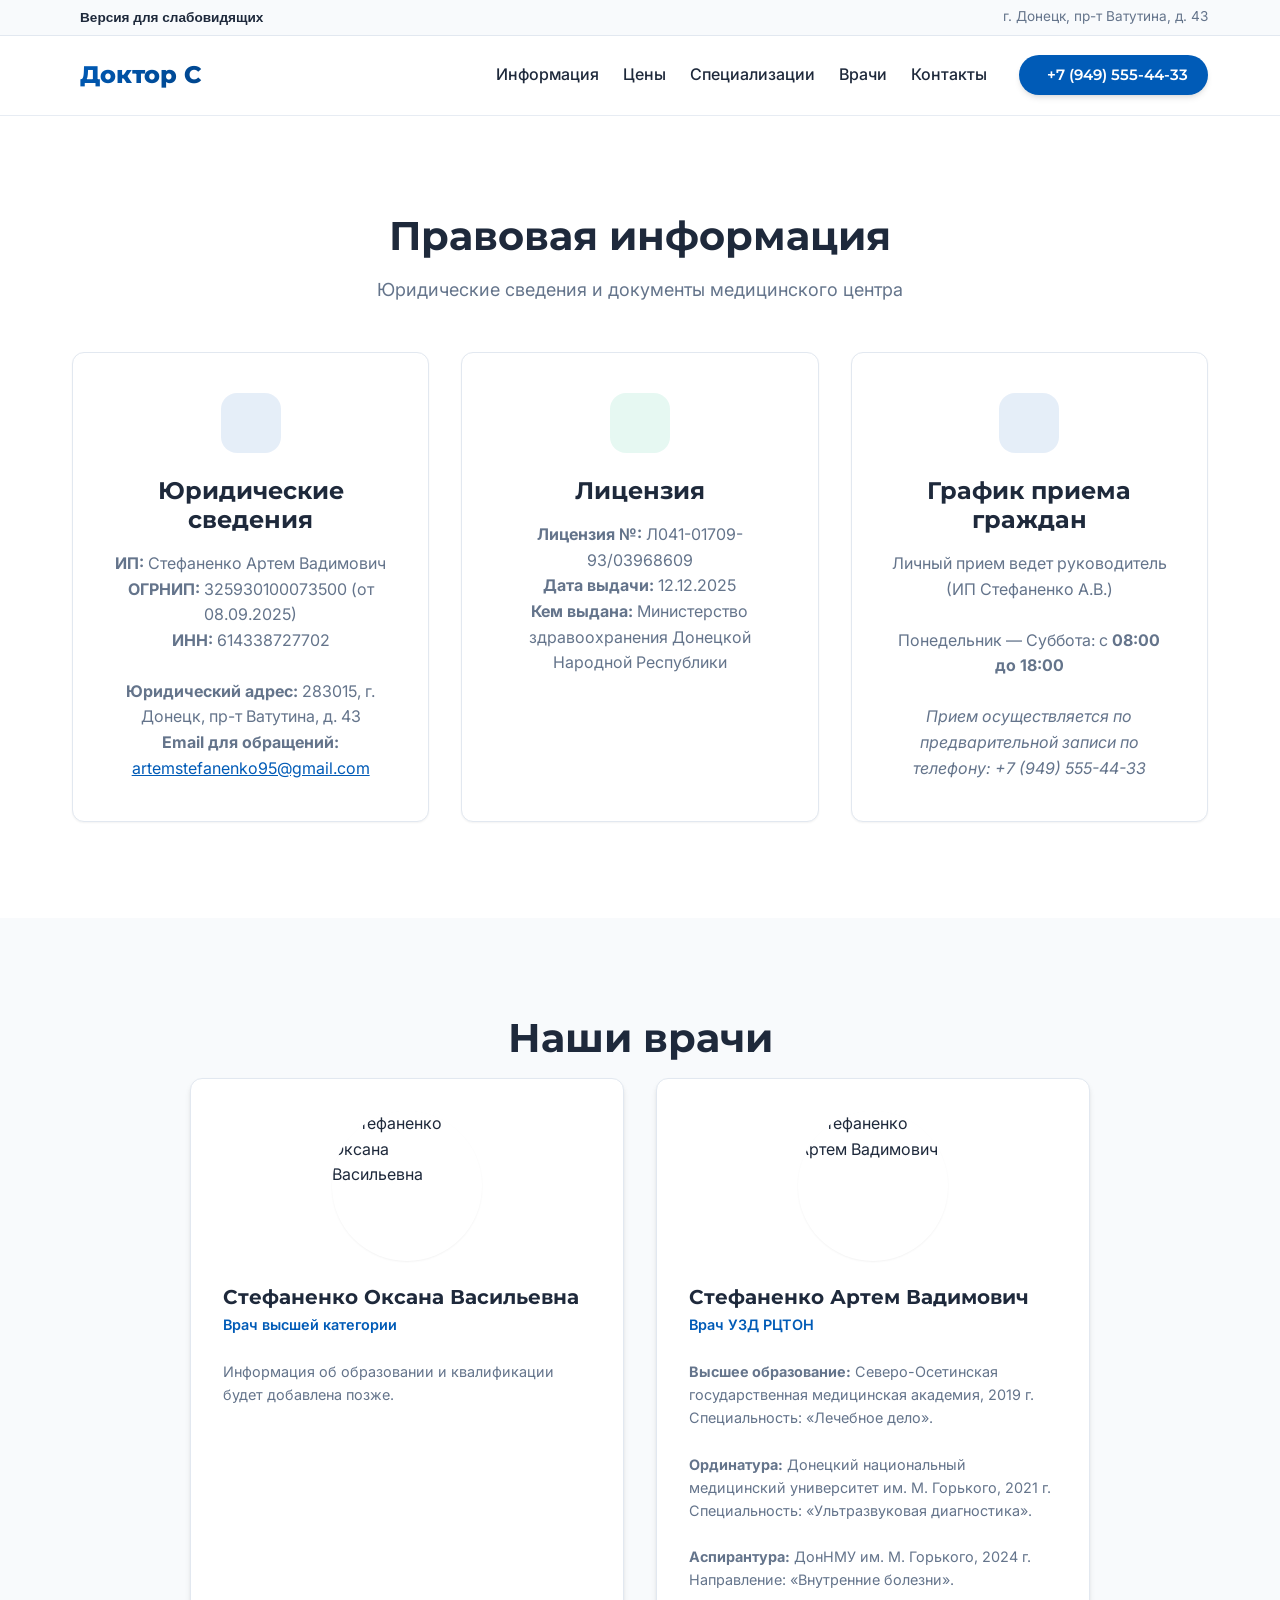
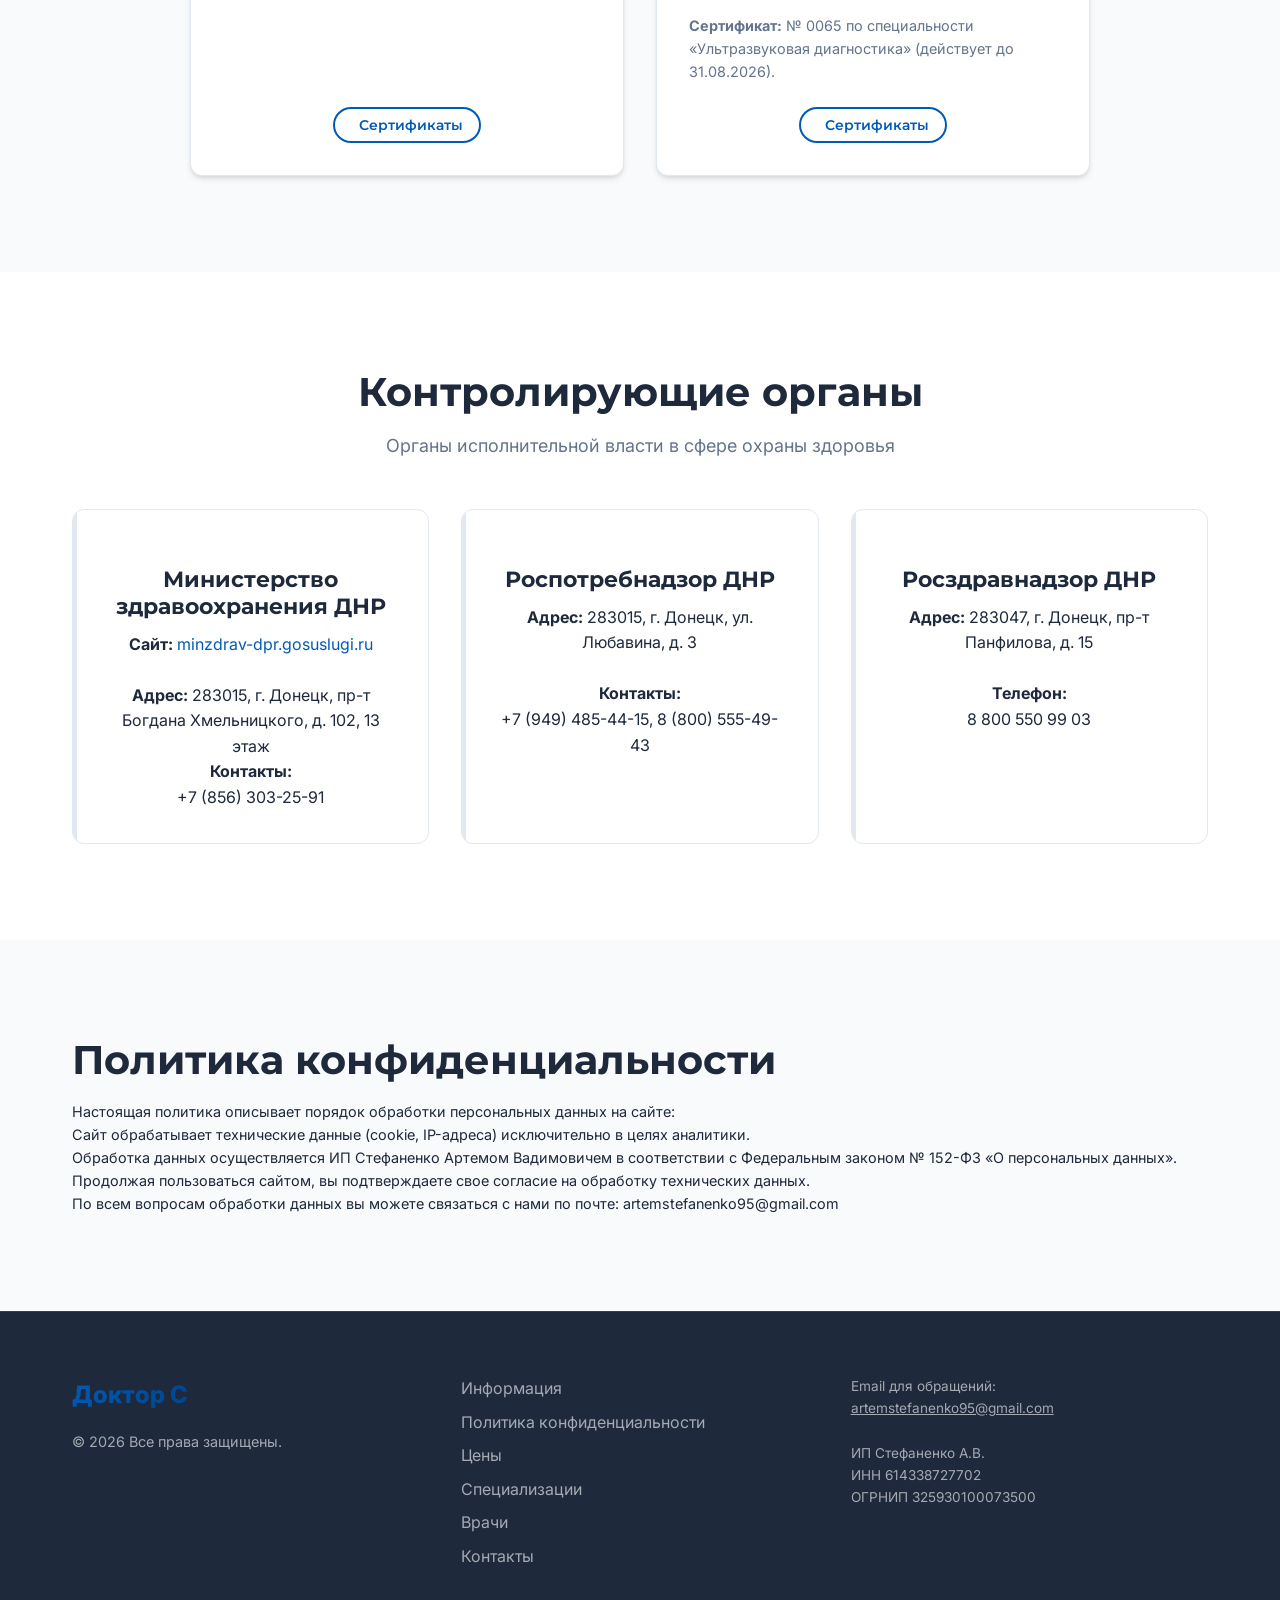
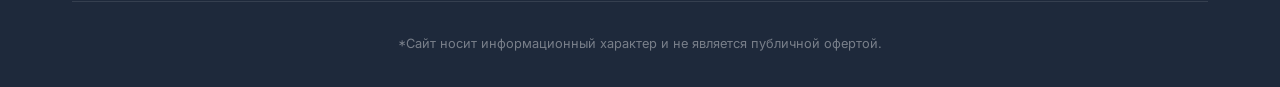
==== info.html @ 3f7ca6cc "Add files via upload" ====
<!DOCTYPE html>
<html lang="ru">

<head>
    <meta charset="UTF-8">
    <meta name="viewport" content="width=device-width, initial-scale=1.0">
    <title>Информация | УЗИ центр Доктор С</title>
    <meta name="description" content="Правовая информация, реквизиты и политика УЗИ центра Доктор С.">
    <!-- Favicons -->
    <link rel="icon" type="image/png" href="favicon.png" sizes="32x32">
    <link rel="apple-touch-icon" href="apple-touch-icon.png">
    <link rel="icon" type="image/png" sizes="192x192" href="android-chrome-192x192.png">
    <link rel="icon" type="image/png" sizes="512x512" href="android-chrome-512x512.png">

    <!-- Fonts -->
    <link rel="preconnect" href="https://fonts.googleapis.com">
    <link rel="preconnect" href="https://fonts.gstatic.com" crossorigin>
    <link
        href="https://fonts.googleapis.com/css2?family=Inter:wght@300;400;500;600;700&family=Montserrat:wght@500;600;700;800&display=swap"
        rel="stylesheet">

    <!-- Icons (Phosphor Icons) -->
    <script src="https://unpkg.com/@phosphor-icons/web"></script>

    <!-- CSS -->
    <link rel="stylesheet" href="styles.css?v=17">
</head>

<body>

    <!-- Top Utility Bar -->
    <div class="top-bar">
        <div class="container top-bar-container">
            <button id="accessibility-toggle" class="btn-clear accessibility-btn">
                <i class="ph ph-eye"></i>
                <span class="acc-text">Версия для слабовидящих</span>
            </button>
            <div class="top-bar-address">
                <i class="ph ph-map-pin"></i>
                <span>г. Донецк, пр-т Ватутина, д. 43</span>
            </div>
        </div>
    </div>

    <!-- Sticky Header -->
    <header id="header" class="header">
        <div class="container header-container">
            <a href="index.html" class="logo">
                <i class="ph ph-heartbeat"></i>
                <span class="logo-text">Доктор С</span>
            </a>

            <button class="mobile-toggle" aria-label="Toggle Navigation">
                <i class="ph ph-list"></i>
            </button>

            <nav class="nav">
                <ul class="nav-list">
                    <li><a href="info.html" class="nav-link active">Информация</a></li>
                    <li><a href="prices.html" class="nav-link">Цены</a></li>
                    <li><a href="index.html#specialization" class="nav-link">Специализации</a></li>
                    <li><a href="index.html#doctors" class="nav-link">Врачи</a></li>
                    <li><a href="index.html#contacts" class="nav-link">Контакты</a></li>
                </ul>
                <a href="tel:+79495554433" class="btn btn-primary header-btn">
                    <i class="ph ph-phone"></i>
                    +7 (949) 555-44-33
                </a>
            </nav>
        </div>
    </header>

    <main>
        <!-- General Info & License -->
        <section class="about section">
            <div class="container">
                <div class="section-header text-center">
                    <h2 class="section-title">Правовая информация</h2>
                    <p class="section-subtitle">Юридические сведения и документы медицинского центра</p>
                </div>
                <div class="about-grid" style="grid-template-columns: repeat(auto-fit, minmax(300px, 1fr));">
                    <div class="about-card">
                        <div class="icon-wrapper primary"><i class="ph ph-file-text"></i></div>
                        <h3 class="card-title">Юридические сведения</h3>
                        <p class="card-text">
                            <strong>ИП:</strong> Стефаненко Артем Вадимович<br>
                            <strong>ОГРНИП:</strong> 325930100073500 (от 08.09.2025)<br>
                            <strong>ИНН:</strong> 614338727702<br><br>
                            <strong>Юридический адрес:</strong> 283015, г. Донецк, пр-т Ватутина, д. 43<br>
                            <strong>Email для обращений:</strong> <a href="mailto:artemstefanenko95@gmail.com"
                                style="color: var(--primary); text-decoration: underline;">artemstefanenko95@gmail.com</a>
                        </p>
                    </div>
                    <div class="about-card">
                        <div class="icon-wrapper accent"><i class="ph ph-certificate"></i></div>
                        <h3 class="card-title">Лицензия</h3>
                        <p class="card-text">
                            <strong>Лицензия №:</strong> Л041-01709-93/03968609<br>
                            <strong>Дата выдачи:</strong> 12.12.2025<br>
                            <strong>Кем выдана:</strong> Министерство здравоохранения Донецкой Народной Республики
                        </p>
                    </div>
                    <div class="about-card">
                        <div class="icon-wrapper primary"><i class="ph ph-clock-user"></i></div>
                        <h3 class="card-title">График приема граждан</h3>
                        <p class="card-text">
                            Личный прием ведет руководитель (ИП Стефаненко А.В.)<br><br>
                            Понедельник — Суббота: с <strong>08:00 до 18:00</strong><br><br>
                            <em>Прием осуществляется по предварительной записи по телефону: +7 (949) 555-44-33</em>
                        </p>
                    </div>
                </div>
            </div>
        </section>

        <!-- Doctors -->
        <section class="doctors section bg-light">
            <div class="container">
                <div class="section-header text-center">
                    <h2 class="section-title">Наши врачи</h2>
                </div>
                <div class="doctors-grid">
                    <div class="doctor-card" style="height: 100%;">
                        <div class="doctor-avatar">
                            <img src="img/1.webp" alt="Стефаненко Оксана Васильевна">
                        </div>
                        <div class="doctor-info">
                            <h3 class="doctor-name">Стефаненко Оксана Васильевна</h3>
                            <div class="doctor-title">Врач высшей категории</div>
                            <p class="doctor-bio mt-2">Информация об образовании и квалификации будет добавлена позже.
                            </p>
                            <button class="btn btn-outline cert-btn" data-doctor="oks">
                                <i class="ph ph-certificate"></i> Сертификаты
                            </button>
                        </div>
                    </div>

                    <div class="doctor-card" style="height: 100%;">
                        <div class="doctor-avatar">
                            <img src="img/2.webp" alt="Стефаненко Артем Вадимович">
                        </div>
                        <div class="doctor-info">
                            <h3 class="doctor-name">Стефаненко Артем Вадимович</h3>
                            <div class="doctor-title">Врач УЗД РЦТОН</div>
                            <p class="doctor-bio mt-2" style="font-size: 0.9rem; text-align: left;">
                                <strong>Высшее образование:</strong> Северо-Осетинская государственная медицинская
                                академия, 2019 г.<br>Специальность: «Лечебное дело».<br><br>
                                <strong>Ординатура:</strong> Донецкий национальный медицинский университет им. М.
                                Горького, 2021 г.<br>Специальность: «Ультразвуковая диагностика».<br><br>
                                <strong>Аспирантура:</strong> ДонНМУ им. М. Горького, 2024 г.<br>Направление:
                                «Внутренние болезни».<br><br>
                                <strong>Сертификат:</strong> № 0065 по специальности «Ультразвуковая диагностика»
                                (действует до 31.08.2026).
                            </p>
                            <button class="btn btn-outline cert-btn" data-doctor="lupa">
                                <i class="ph ph-certificate"></i> Сертификаты
                            </button>
                        </div>
                    </div>
                </div>
            </div>
        </section>

        <!-- Regulatory Bodies -->
        <section class="specialization section">
            <div class="container">
                <div class="section-header text-center">
                    <h2 class="section-title">Контролирующие органы</h2>
                    <p class="section-subtitle">Органы исполнительной власти в сфере охраны здоровья</p>
                </div>
                <div class="spec-grid">
                    <div class="spec-card">
                        <div class="spec-icon"><i class="ph ph-heart"></i></div>
                        <h3 class="spec-title">Министерство здравоохранения ДНР</h3>
                        <p class="spec-desc" style="color: var(--text-main);">
                            <strong>Сайт:</strong> <a
                                href="https://minzdrav-dpr.gosuslugi.ru">minzdrav-dpr.gosuslugi.ru</a><br><br>
                            <strong>Адрес:</strong> 283015, г. Донецк, пр-т Богдана Хмельницкого, д. 102, 13 этаж<br>
                            <strong>Контакты:</strong> <br>+7 (856) 303-25-91
                        </p>
                    </div>

                    <div class="spec-card">
                        <div class="spec-icon"><i class="ph ph-shield-check"></i></div>
                        <h3 class="spec-title">Роспотребнадзор ДНР</h3>
                        <p class="spec-desc" style="color: var(--text-main);">
                            <strong>Адрес:</strong> 283015, г. Донецк, ул. Любавина, д. 3<br><br>
                            <strong>Контакты:</strong> <br>+7 (949) 485-44-15, 8 (800) 555-49-43
                        </p>
                    </div>

                    <div class="spec-card">
                        <div class="spec-icon"><i class="ph ph-eye"></i></div>
                        <h3 class="spec-title">Росздравнадзор ДНР</h3>
                        <p class="spec-desc" style="color: var(--text-main);">
                            <strong>Адрес:</strong> 283047, г. Донецк, пр-т Панфилова, д. 15<br><br>
                            <strong>Телефон:</strong> <br>8 800 550 99 03
                        </p>
                    </div>
                </div>
            </div>
        </section>

        <!-- Privacy Policy -->
        <section id="privacy-policy" class="section bg-light">
            <div class="container">
                <div class="section-header">
                    <h2 class="section-title">Политика конфиденциальности</h2>
                </div>
                <div style="font-size: 0.9rem; color: var(--text-main); line-height: 1.6;">
                    <p>Настоящая политика описывает порядок обработки персональных данных на сайте:</p>
                    <ul>
                        <li>Сайт обрабатывает технические данные (cookie, IP-адреса) исключительно в целях аналитики.
                        </li>
                        <li>Обработка данных осуществляется ИП Стефаненко Артемом Вадимовичем в соответствии с
                            Федеральным законом № 152-ФЗ «О персональных данных».</li>
                        <li>Продолжая пользоваться сайтом, вы подтверждаете свое согласие на обработку технических
                            данных.</li>
                        <li>По всем вопросам обработки данных вы можете связаться с нами по почте:
                            artemstefanenko95@gmail.com</li>
                    </ul>
                </div>
            </div>
        </section>
    </main>

    <footer class="footer">
        <div class="container">
            <div class="footer-grid">
                <div class="footer-column brand">
                    <span class="logo-text">Доктор С</span>
                    <span class="copyright">© 2026 Все права защищены.</span>
                </div>
                <div class="footer-column links">
                    <ul
                        style="list-style: none; padding: 0; margin: 0; display: flex; flex-direction: column; gap: 0.5rem;">
                        <li><a href="info.html">Информация</a></li>
                        <li><a href="info.html#privacy-policy">Политика конфиденциальности</a></li>
                        <li><a href="prices.html">Цены</a></li>
                        <li><a href="index.html#specialization">Специализации</a></li>
                        <li><a href="index.html#doctors">Врачи</a></li>
                        <li><a href="index.html#contacts">Контакты</a></li>
                    </ul>
                </div>
                <div class="footer-column legal">
                    <span>Email для обращений: <br><a href="mailto:artemstefanenko95@gmail.com"
                            style="color: inherit; text-decoration: underline;">artemstefanenko95@gmail.com</a></span>
                    <span style="margin-top: 0.5rem;">ИП Стефаненко А.В. <br> ИНН 614338727702 <br> ОГРНИП
                        325930100073500</span>
                </div>
            </div>
            <div class="footer-disclaimer">
                *Сайт носит информационный характер и не является публичной офертой.
            </div>
        </div>
    </footer>

    <script src="script.js?v=17"></script>
</body>

</html>
---- styles.css ----
/* =========================================
   Design System & Variables
   ========================================= */
:root {
    /* Colors */
    --primary: #005bb7;
    --primary-light: #3382d6;
    --primary-dark: #00448a;

    --accent: #10b981;
    --accent-light: #34d399;
    --accent-dark: #059669;

    --bg-main: #ffffff;
    --bg-light: #f8fafc;
    --bg-dark: #0f172a;

    --text-main: #1e293b;
    --text-muted: #64748b;
    --text-light: #f8fafc;

    --border-color: #e2e8f0;

    /* Typography */
    --font-heading: 'Montserrat', sans-serif;
    --font-body: 'Inter', sans-serif;

    /* Spacing & Layout */
    --container-padding: 2rem;
    --section-spacing: 6rem;
    --border-radius: 12px;
    --border-radius-lg: 20px;
    --header-height: 80px;

    /* Shadows */
    --shadow-sm: 0 1px 2px 0 rgb(0 0 0 / 0.05);
    --shadow-md: 0 4px 6px -1px rgb(0 0 0 / 0.1), 0 2px 4px -2px rgb(0 0 0 / 0.1);
    --shadow-lg: 0 10px 15px -3px rgb(0 0 0 / 0.1), 0 4px 6px -4px rgb(0 0 0 / 0.1);
    --shadow-glow: 0 0 20px rgba(0, 91, 183, 0.2);
    --shadow-glow-accent: 0 0 20px rgba(16, 185, 129, 0.4);

    /* Transitions */
    --transition-fast: 0.15s ease-in-out;
    --transition-normal: 0.3s ease;
    --transition-bounce: 0.5s cubic-bezier(0.175, 0.885, 0.32, 1.275);
}

/* =========================================
   Reset & Base Styles
   ========================================= */
* {
    margin: 0;
    padding: 0;
    box-sizing: border-box;
}

html {
    scroll-behavior: smooth;
    scroll-padding-top: var(--header-height);
}

body {
    font-family: var(--font-body);
    color: var(--text-main);
    background-color: var(--bg-main);
    line-height: 1.6;
    overflow-x: hidden;
    -webkit-font-smoothing: antialiased;
    display: flex;
    flex-direction: column;
    min-height: 100vh;
}

main {
    flex: 1 0 auto;
}

h1,
h2,
h3,
h4,
h5,
h6 {
    font-family: var(--font-heading);
    font-weight: 700;
    line-height: 1.2;
    color: var(--text-main);
    margin-bottom: 1rem;
}

a {
    color: var(--primary);
    text-decoration: none;
    transition: color var(--transition-fast);
}

a:hover {
    color: var(--primary-dark);
}

ul {
    list-style: none;
}

img {
    max-width: 100%;
    height: auto;
    display: block;
}

.container {
    width: 100%;
    max-width: 1200px;
    margin: 0 auto;
    padding: 0 var(--container-padding);
}

.section {
    padding: var(--section-spacing) 0;
}

.bg-light {
    background-color: var(--bg-light);
}

.bg-dark {
    background-color: var(--bg-dark);
    color: var(--text-light);
}

.text-center {
    text-align: center;
}

.text-gradient {
    background: linear-gradient(135deg, var(--primary), var(--accent));
    -webkit-background-clip: text;
    -webkit-text-fill-color: transparent;
    background-clip: text;
}

#privacy-policy {
    scroll-margin-top: 100px;
}

.mb-2 {
    margin-bottom: 0.5rem;
}

.mt-2 {
    margin-top: 0.5rem;
}

.mt-4 {
    margin-top: 1rem;
}

.flex {
    display: flex;
}

.gap-2 {
    gap: 0.5rem;
}

/* =========================================
   Typography & Utilities
   ========================================= */
.section-title {
    font-size: clamp(2rem, 4vw, 2.5rem);
    margin-bottom: 1rem;
    position: relative;
    display: inline-block;
}

.section-subtitle {
    font-size: 1.125rem;
    color: var(--text-muted);
    max-width: 600px;
    margin: 0 auto 3rem;
}

.bg-dark .section-title,
.bg-dark .section-subtitle {
    color: var(--text-light);
}

/* =========================================
   Buttons
   ========================================= */
.btn {
    display: inline-flex;
    align-items: center;
    justify-content: center;
    gap: 0.5rem;
    padding: 0.75rem 1.5rem;
    border-radius: 50px;
    font-family: var(--font-heading);
    font-weight: 600;
    font-size: 1rem;
    cursor: pointer;
    transition: all var(--transition-normal);
    border: none;
}

.btn-lg {
    padding: 1rem 2rem;
    font-size: 1.125rem;
}

.btn-primary {
    background-color: var(--primary);
    color: white;
    box-shadow: var(--shadow-md);
}

.btn-primary:hover {
    background-color: var(--primary-dark);
    box-shadow: var(--shadow-glow);
    transform: translateY(-2px);
    color: white;
}

.btn-accent {
    background-color: var(--accent);
    color: white;
    box-shadow: var(--shadow-md);
}

.btn-accent:hover {
    background-color: var(--accent-dark);
    box-shadow: var(--shadow-glow-accent);
    transform: translateY(-2px);
    color: white;
}

.btn-outline {
    background-color: transparent;
    border: 2px solid var(--primary);
    color: var(--primary);
}

.btn-outline:hover {
    background-color: var(--primary);
    color: white;
    transform: translateY(-2px);
}

.pulse-animation {
    animation: pulse 2s infinite;
}

@keyframes pulse {
    0% {
        box-shadow: 0 0 0 0 rgba(16, 185, 129, 0.7);
    }

    70% {
        box-shadow: 0 0 0 15px rgba(16, 185, 129, 0);
    }

    100% {
        box-shadow: 0 0 0 0 rgba(16, 185, 129, 0);
    }
}

/* =========================================
   Top Utility Bar
   ========================================= */
.top-bar {
    background: var(--bg-light);
    border-bottom: 1px solid var(--border-color);
    padding: 0.4rem 0;
    font-size: 0.85rem;
    color: var(--text-muted);
}

.top-bar-container {
    display: flex;
    justify-content: space-between;
    align-items: center;
}

.accessibility-btn {
    display: flex;
    align-items: center;
    gap: 0.5rem;
    background: transparent;
    border: none;
    cursor: pointer;
    font-size: 0.85rem;
    color: var(--text-main);
    transition: color var(--transition-fast);
}

.accessibility-btn:hover {
    color: var(--primary);
}

.accessibility-btn i {
    font-size: 1.1rem;
    color: var(--primary);
}

.top-bar-address {
    display: flex;
    align-items: center;
    gap: 0.5rem;
}

.top-bar-address i {
    color: var(--primary);
}

@media (max-width: 768px) {
    .top-bar {
        padding: 0.3rem 0;
        font-size: 0.75rem;
    }

    .accessibility-btn .acc-text {
        display: none;
    }
}

/* =========================================
   Header & Navigation
   ========================================= */
.header {
    position: sticky;
    top: 0;
    left: 0;
    width: 100%;
    height: var(--header-height);
    background: rgba(255, 255, 255, 0.9);
    backdrop-filter: blur(10px);
    -webkit-backdrop-filter: blur(10px);
    border-bottom: 1px solid rgba(226, 232, 240, 0.8);
    z-index: 1000;
    transition: all var(--transition-normal);
}

.header.scrolled {
    box-shadow: var(--shadow-sm);
    height: 70px;
}

.header-container {
    display: flex;
    justify-content: space-between;
    align-items: center;
    height: 100%;
}

.logo {
    display: flex;
    align-items: center;
    gap: 0.5rem;
    font-family: var(--font-heading);
    font-weight: 800;
    font-size: 1.5rem;
    color: var(--text-main);
}

.logo i {
    color: var(--primary);
    font-size: 2rem;
}

.logo-text {
    background: linear-gradient(135deg, var(--primary), var(--primary-dark));
    -webkit-background-clip: text;
    background-clip: text;
    -webkit-text-fill-color: transparent;
}

.nav {
    display: flex;
    align-items: center;
    gap: 2rem;
}

.nav-list {
    display: flex;
    gap: 1.5rem;
}

.nav-link {
    color: var(--text-main);
    font-weight: 500;
    position: relative;
    padding: 0.5rem 0;
}

.nav-link::after {
    content: '';
    position: absolute;
    bottom: 0;
    left: 0;
    width: 0;
    height: 2px;
    background-color: var(--primary);
    transition: width var(--transition-fast);
}

.nav-link:hover::after,
.nav-link.active::after {
    width: 100%;
}

.nav-link:hover,
.nav-link.active {
    color: var(--primary);
}

.header-btn {
    padding: 0.5rem 1.25rem;
    font-size: 0.95rem;
}

.mobile-toggle {
    display: none;
    background: none;
    border: none;
    font-size: 1.75rem;
    color: var(--text-main);
    cursor: pointer;
}

/* =========================================
   Hero Section
   ========================================= */
.hero {
    position: relative;
    padding-top: 4rem;
    padding-bottom: 6rem;
    overflow: hidden;
    background-color: var(--bg-light);
}

.hero-bg-elements {
    position: absolute;
    top: 0;
    left: 0;
    width: 100%;
    height: 100%;
    z-index: 0;
    overflow: hidden;
}

.blob {
    position: absolute;
    border-radius: 50%;
    filter: blur(80px);
    opacity: 0.5;
    z-index: 0;
}

.blob-1 {
    top: -10%;
    left: -5%;
    width: 500px;
    height: 500px;
    background: rgba(0, 91, 183, 0.2);
    animation: float 10s infinite alternate;
}

.blob-2 {
    bottom: -10%;
    right: -5%;
    width: 400px;
    height: 400px;
    background: rgba(16, 185, 129, 0.2);
    animation: float 8s infinite alternate-reverse;
}

@keyframes float {
    0% {
        transform: translate(0, 0) scale(1);
    }

    50% {
        transform: translate(20px, 30px) scale(1.05);
    }

    100% {
        transform: translate(-20px, -30px) scale(0.95);
    }
}

.hero-container {
    display: flex;
    align-items: center;
    gap: 4rem;
    position: relative;
    z-index: 1;
}

.hero-content {
    flex: 1;
    display: flex;
    flex-direction: column;
    justify-content: center;
}

.badge {
    display: inline-block;
    padding: 0.25rem 1rem;
    background-color: rgba(0, 91, 183, 0.1);
    color: var(--primary);
    border-radius: 50px;
    font-weight: 600;
    font-size: 0.875rem;
    margin-bottom: 1.5rem;
    align-self: flex-start;
}

.hero-title {
    font-size: clamp(2.5rem, 5vw, 4rem);
    line-height: 1.1;
    margin-bottom: 1.5rem;
}

.hero-description {
    font-size: 1.25rem;
    color: var(--text-muted);
    margin-bottom: 2rem;
    max-width: 95%;
}

.hero-stats {
    display: flex;
    flex-direction: column;
    gap: 1rem;
    margin-bottom: 2.5rem;
}

.stat-item {
    display: flex;
    align-items: center;
    gap: 0.75rem;
    font-weight: 500;
    font-size: 1.1rem;
    color: var(--text-main);
}

.stat-item i {
    color: var(--accent);
    font-size: 1.5rem;
}

.hero-actions {
    display: flex;
    gap: 1rem;
    flex-wrap: wrap;
    align-items: center;
}

.hero-image {
    flex: 1;
    position: relative;
    display: flex;
    justify-content: center;
    align-items: center;
    min-height: 400px;
}

.hero-image-wrapper {
    position: relative;
    width: 100%;
    max-width: 550px;
    height: 550px;
}

.hero-img-masked {
    width: 100%;
    height: 100%;
    object-fit: cover;
    /* Soft organic blob mask generated via CSS clip-path */
    clip-path: polygon(68% 10%, 89% 34%, 94% 68%, 79% 94%, 39% 97%, 14% 82%, 10% 48%, 26% 16%);
    border-radius: 40px;
    /* Fallback for browsers that don't support clip-path perfectly */
    transition: transform var(--transition-bounce), filter var(--transition-normal);
    filter: drop-shadow(0 20px 30px rgba(0, 91, 183, 0.1));
}

.hero-img-masked:hover {
    transform: scale(1.05);
    /* Zoom in on hover */
}

.glass-badge {
    position: absolute;
    background: rgba(255, 255, 255, 0.85);
    backdrop-filter: blur(12px);
    -webkit-backdrop-filter: blur(12px);
    border: 1px solid rgba(255, 255, 255, 0.6);
    padding: 0.75rem 1.25rem;
    display: flex;
    align-items: center;
    gap: 0.5rem;
    font-weight: 600;
    font-size: 0.95rem;
    border-radius: 50px;
    box-shadow: var(--shadow-lg);
    z-index: 10;
    transition: transform var(--transition-bounce);
}

.glass-badge:hover {
    transform: translateY(-5px) scale(1.05);
}

.glass-badge i {
    color: var(--primary);
    font-size: 1.25rem;
}

.badge-1 {
    top: 15%;
    left: -5%;
    animation: float 5s infinite alternate;
}

.badge-1 i {
    color: #f59e0b;
    /* Star gold */
}

.badge-2 {
    bottom: 25%;
    right: -10%;
    animation: float 7s infinite alternate-reverse;
}

.badge-2 i {
    color: var(--accent);
}

.badge-3 {
    bottom: 5%;
    left: 10%;
    animation: float 6s infinite alternate;
}

/* =========================================
   About Section
   ========================================= */
.about-grid {
    display: grid;
    grid-template-columns: repeat(auto-fit, minmax(300px, 1fr));
    gap: 2rem;
}

.about-card {
    background: var(--bg-main);
    border-radius: var(--border-radius);
    padding: 2.5rem;
    box-shadow: var(--shadow-sm);
    transition: all var(--transition-normal);
    border: 1px solid var(--border-color);
    position: relative;
    overflow: hidden;
    z-index: 1;
    display: flex;
    flex-direction: column;
    align-items: center;
    text-align: center;
}

.about-card:hover {
    transform: translateY(-10px);
    box-shadow: var(--shadow-lg);
    border-color: var(--primary-light);
}

.icon-wrapper {
    width: 60px;
    height: 60px;
    border-radius: 16px;
    display: flex;
    align-items: center;
    justify-content: center;
    font-size: 2rem;
    background-color: var(--bg-light);
    color: var(--text-main);
    transition: all var(--transition-normal);
    margin: 0 auto 1.5rem auto;
}

/* =========================================
   Guarantees Section
   ========================================= */

.guarantees-grid {
    display: grid;
    grid-template-columns: repeat(auto-fit, minmax(300px, 1fr));
    gap: 2rem;
}

.guarantee-card {
    border-radius: 16px;
    border: 1px solid #e0e0e0;
    cursor: pointer;
    background: white;
    padding: 2.5rem 2rem;
    transition: transform 0.3s ease, box-shadow 0.3s ease, border-color 0.3s ease;
    display: flex;
    flex-direction: column;
    height: 100%;
}

.guarantee-card:hover {
    transform: translateY(-5px);
    box-shadow: 0 8px 30px rgba(0, 0, 0, 0.08);
    border-color: var(--primary);
}

.card-action {
    display: block;
    margin-top: auto;
    padding-top: 1.5rem;
    font-size: 0.85rem;
    font-weight: 600;
    color: var(--primary);
    opacity: 0.8;
    transition: opacity 0.3s ease;
}

.guarantee-card:hover .card-action {
    opacity: 1;
}

.icon-wrapper.primary {
    background-color: rgba(0, 91, 183, 0.1);
    color: var(--primary);
}

.icon-wrapper.accent {
    background-color: rgba(16, 185, 129, 0.1);
    color: var(--accent);
}

.card-title {
    font-size: 1.5rem;
    margin-bottom: 1rem;
}

.card-text {
    color: var(--text-muted);
}

/* =========================================
   Specializations Section
   ========================================= */
.spec-grid {
    display: grid;
    grid-template-columns: repeat(auto-fit, minmax(320px, 1fr));
    gap: 2rem;
}

.spec-card {
    padding: 2rem;
    border-radius: var(--border-radius);
    border: 1px solid var(--border-color);
    background: white;
    transition: all var(--transition-normal);
    position: relative;
    overflow: hidden;
    display: flex;
    flex-direction: column;
    align-items: center;
    text-align: center;
}

.spec-card::before {
    content: '';
    position: absolute;
    top: 0;
    left: 0;
    width: 4px;
    height: 100%;
    background-color: var(--border-color);
    transition: all var(--transition-normal);
}

.spec-card:hover::before {
    background-color: var(--primary);
}

.spec-card.highlight::before {
    background-color: var(--accent);
}

.spec-card:hover {
    box-shadow: var(--shadow-md);
    transform: translateX(5px);
}

.spec-icon {
    font-size: 3rem;
    color: var(--primary);
    margin: 0 auto 1.5rem auto;
}

.spec-card.highlight .spec-icon {
    color: var(--accent);
}

.spec-title {
    font-size: 1.4rem;
    margin-bottom: 0.75rem;
}

.spec-desc {
    color: var(--text-muted);
}

/* =========================================
   Services Section
   ========================================= */
.services-wrapper {
    display: grid;
    grid-template-columns: repeat(auto-fit, minmax(320px, 1fr));
    gap: 2rem;
}

.service-category {
    background: white;
    border-radius: var(--border-radius);
    padding: 2rem;
    box-shadow: var(--shadow-sm);
    border: 1px solid var(--border-color);
    display: flex;
    flex-direction: column;
}

.category-header {
    display: flex;
    align-items: center;
    gap: 1rem;
    margin-bottom: 1.5rem;
    padding-bottom: 1rem;
    border-bottom: 2px solid var(--bg-light);
    min-height: 85px;
}

.category-header i {
    font-size: 2rem;
    color: var(--primary);
}

.category-header h3 {
    margin: 0;
    font-size: 1.25rem;
}

.service-category>p {
    min-height: 120px;
}

.price-list {
    display: flex;
    flex-direction: column;
    gap: 1rem;
}

.price-list li {
    display: flex;
    justify-content: space-between;
    align-items: center;
    padding: 0.5rem 0;
    border-bottom: 1px dashed var(--border-color);
}

.price-list li:last-child {
    border-bottom: none;
}

.service-name {
    font-size: 0.95rem;
    color: var(--text-main);
    flex: 1;
    padding-right: 1rem;
}

.service-price {
    font-weight: 700;
    color: var(--accent-dark);
    font-family: var(--font-heading);
    background: rgba(16, 185, 129, 0.1);
    padding: 0.25rem 0.75rem;
    border-radius: 50px;
    white-space: nowrap;
}

/* =========================================
   Doctors Section
   ========================================= */
.doctors-grid {
    display: grid;
    grid-template-columns: repeat(auto-fit, minmax(300px, 1fr));
    gap: 2rem;
    max-width: 900px;
    margin: 0 auto;
    align-items: stretch;
}

.doctor-card {
    display: flex;
    flex-direction: column;
    gap: 1.5rem;
    background: white;
    padding: 2rem;
    border-radius: var(--border-radius);
    box-shadow: var(--shadow-md);
    border: 1px solid var(--border-color);
    transition: transform var(--transition-normal);
}

.doctor-card:hover {
    transform: translateY(-5px);
}

.doctor-avatar {
    flex-shrink: 0;
    width: 150px;
    height: 150px;
    margin: 0 auto;
    /* centers it when flex turns column */
}

.doctor-avatar img {
    width: 100%;
    height: 100%;
    border-radius: 50%;
    object-fit: cover;
    box-shadow: var(--shadow-sm);
    display: block;
}

.avatar-placeholder {
    width: 100px;
    height: 100px;
    background: linear-gradient(135deg, var(--primary-light), var(--primary));
    border-radius: 50%;
    display: flex;
    align-items: center;
    justify-content: center;
    color: white;
    font-family: var(--font-heading);
    font-size: 2rem;
    font-weight: 700;
    box-shadow: var(--shadow-sm);
}

.avatar-placeholder.alt {
    background: linear-gradient(135deg, var(--accent-light), var(--accent));
}

.doctor-info {
    flex: 1;
    display: flex;
    flex-direction: column;
}

.cert-btn {
    margin-top: auto;
    padding: 0.5rem 1rem;
    font-size: 0.85rem;
    align-self: center;
    /* Center horizontally within the flex column */
}

.doctor-name {
    font-size: 1.25rem;
    margin-bottom: 0.25rem;
}

.doctor-title {
    color: var(--primary);
    font-weight: 600;
    font-size: 0.9rem;
    margin-bottom: 1rem;
}

.doctor-bio {
    font-size: 0.9rem;
    color: var(--text-muted);
    margin-bottom: 1.5rem;
    /* Safe spacing to prevent button from touching text */
}

/* =========================================
   Lightbox Gallery
   ========================================= */
.lightbox-overlay {
    position: fixed;
    top: 0;
    left: 0;
    width: 100vw;
    height: 100vh;
    background-color: rgba(15, 23, 42, 0.95);
    z-index: 2000;
    display: flex;
    align-items: center;
    justify-content: center;
    opacity: 0;
    transition: opacity var(--transition-normal);
}

.lightbox-overlay.active {
    display: flex !important;
    /* overrides inline none */
    opacity: 1;
}

.lightbox-content {
    display: flex;
    align-items: center;
    gap: 1.5rem;
    width: 90%;
    max-width: 1000px;
}

.lightbox-image-container {
    position: relative;
    flex: 1;
    display: flex;
    justify-content: center;
    align-items: center;
    background: transparent;
}

#lightbox-img {
    max-width: 100%;
    max-height: 80vh;
    border-radius: 8px;
    box-shadow: var(--shadow-xl);
    object-fit: contain;
}

.lightbox-close {
    position: absolute;
    top: 2rem;
    right: 2rem;
    background: rgba(255, 255, 255, 0.1);
    color: white;
    border: none;
    font-size: 2rem;
    width: 50px;
    height: 50px;
    border-radius: 50%;
    cursor: pointer;
    display: flex;
    align-items: center;
    justify-content: center;
    transition: all var(--transition-fast);
}

.lightbox-close:hover {
    background: var(--primary);
    transform: scale(1.1);
}

.lightbox-prev,
.lightbox-next {
    background: rgba(255, 255, 255, 0.1);
    color: white;
    border: none;
    font-size: 2rem;
    width: 50px;
    height: 50px;
    border-radius: 50%;
    cursor: pointer;
    display: flex;
    align-items: center;
    justify-content: center;
    transition: all var(--transition-fast);
}

.lightbox-prev:hover,
.lightbox-next:hover {
    background: var(--primary);
    transform: scale(1.1);
}

.lightbox-counter {
    position: absolute;
    bottom: -2.5rem;
    left: 50%;
    transform: translateX(-50%);
    color: white;
    font-size: 1rem;
    font-weight: 500;
    background: rgba(255, 255, 255, 0.1);
    padding: 0.25rem 1rem;
    border-radius: 50px;
}

/* =========================================
   FAQ Section
   ========================================= */
.faq-item {
    background: white;
    padding: 2rem;
    border-radius: 16px;
    border: 1px solid var(--border-color);
    box-shadow: var(--shadow-sm);
    transition: all var(--transition-normal);
    cursor: default;
}

.faq-item:hover {
    transform: translateY(-5px);
    box-shadow: var(--shadow-lg);
    border-color: var(--primary-light);
}

/* =========================================
   Guarantees Section
   ========================================= */
.guarantees-grid {
    display: grid;
    grid-template-columns: repeat(auto-fit, minmax(250px, 1fr));
    gap: 2rem;
    max-width: 1000px;
    margin: 0 auto;
}

.guarantee-card {
    transition: transform var(--transition-normal), box-shadow var(--transition-normal);
}

.guarantee-card:hover {
    transform: translateY(-5px);
    box-shadow: var(--shadow-lg);
}

/* =========================================
   Contacts Section
   ========================================= */
.contact-grid {
    display: grid;
    grid-template-columns: 1fr 1fr;
    gap: 0;
    /* Removing gap to stick map and info together or use a smaller gap for cohesiveness */
    align-items: stretch;
    background: rgba(255, 255, 255, 0.03);
    border: 1px solid rgba(255, 255, 255, 0.1);
    border-radius: var(--border-radius);
    overflow: hidden;
}

.contact-info-blocks {
    padding: 3rem;
    display: flex;
    flex-direction: column;
    justify-content: center;
}

.contact-lead-text {
    color: var(--text-muted);
    margin-bottom: 2rem;
}

.contact-item {
    display: flex;
    align-items: flex-start;
    gap: 1rem;
    margin-bottom: 1.5rem;
}

.contact-icon {
    width: 48px;
    height: 48px;
    background: rgba(255, 255, 255, 0.1);
    border-radius: 12px;
    display: flex;
    align-items: center;
    justify-content: center;
    font-size: 1.5rem;
    color: var(--accent);
}

.contact-details {
    display: flex;
    flex-direction: column;
}

.contact-details strong {
    font-family: var(--font-heading);
    margin-bottom: 0.25rem;
}


.contact-details a {
    color: var(--text-light);
    font-size: 1.25rem;
    font-weight: 600;
}

.contact-details a:hover {
    color: var(--accent);
}

.social-badge {
    display: inline-flex;
    align-items: center;
    gap: 0.5rem;
    padding: 0.5rem 1rem;
    border-radius: 50px;
    color: white;
    font-weight: 500;
    font-size: 0.9rem;
    transition: all var(--transition-normal);
}

.social-badge.vk {
    background-color: #0077FF;
}

.social-badge.tg {
    background-color: #0088cc;
}

.social-badge:hover {
    transform: translateY(-2px) scale(1.05);
    /* Subtle scale animation */
    opacity: 0.95;
    color: white;
    box-shadow: 0 4px 10px rgba(0, 0, 0, 0.3);
}

.glass-panel {
    background: rgba(255, 255, 255, 0.05);
    border-left: 1px solid rgba(255, 255, 255, 0.1);
    /* Separator between info and map */
    border-radius: 0;
    /* Reset radius since we handle it on .contact-grid and inline */
    padding: 0;
    text-align: center;
    display: flex;
    flex-direction: column;
    justify-content: center;
    align-items: center;
    height: 100%;
    min-height: 400px;
}

.map-inner i {
    font-size: 4rem;
    color: var(--accent);
    margin-bottom: 1rem;
    opacity: 0.8;
}

.map-inner p {
    margin-bottom: 1.5rem;
    color: var(--text-muted);
}

/* =========================================
   Footer
   ========================================= */
.footer {
    background-color: var(--text-main);
    color: white;
    padding: 4rem 0 2rem;
    border-top: 1px solid rgba(255, 255, 255, 0.1);
}

.footer-grid {
    display: grid;
    grid-template-columns: repeat(auto-fit, minmax(250px, 1fr));
    gap: 2rem;
    margin-bottom: 2rem;
}

.footer-column {
    display: flex;
    flex-direction: column;
    align-items: flex-start;
    gap: 1rem;
}

.footer-column.brand .logo-text {
    font-size: 1.5rem;
    font-weight: 800;
}

.footer-column.brand .copyright {
    color: rgba(255, 255, 255, 0.6);
    font-size: 0.9rem;
}

.footer-column.links a {
    color: rgba(255, 255, 255, 0.6);
    text-decoration: none;
    transition: color var(--transition-short, 0.3s ease);
}

.footer-column.links a:hover {
    color: white;
}

.footer-column.legal {
    font-size: 0.85rem;
    color: rgba(255, 255, 255, 0.6);
}

.footer-disclaimer {
    text-align: center;
    font-size: 0.8rem;
    color: rgba(255, 255, 255, 0.4);
    margin-top: 2rem;
    border-top: 1px solid rgba(255, 255, 255, 0.1);
    padding-top: 2rem;
}

/* =========================================
   Responsive Design
   ========================================= */
@media (max-width: 992px) {
    .contact-grid {
        grid-template-columns: 1fr;
        border-radius: var(--border-radius);
    }

    .glass-panel {
        border-left: none;
        border-top: 1px solid rgba(255, 255, 255, 0.1);
    }

    .contact-info-blocks {
        padding: 2rem;
    }

    .hero-container {
        flex-direction: column;
        text-align: center;
        gap: 3rem;
    }

    .hero-description {
        margin: 0 auto 2.5rem;
    }

    .hero-actions {
        justify-content: center;
    }

    .hero-stats {
        justify-content: center;
    }

    .contact-map-placeholder {
        min-height: 300px;
    }

    .services-wrapper {
        grid-template-columns: 1fr;
    }
}

@media (max-width: 768px) {
    .mobile-toggle {
        display: block;
    }

    .nav {
        position: absolute;
        top: var(--header-height);
        left: 0;
        width: 100%;
        background: white;
        flex-direction: column;
        padding: 2rem;
        box-shadow: var(--shadow-md);
        transform: translateY(-150%);
        opacity: 0;
        transition: all 0.4s ease-in-out;
        z-index: 999;
    }

    .nav.active {
        transform: translateY(0);
        opacity: 1;
    }

    .nav-list {
        flex-direction: column;
        align-items: center;
        width: 100%;
    }

    .header-btn {
        width: 100%;
    }

    .doctor-card {
        flex-direction: column;
        text-align: center;
        align-items: center;
    }

    .footer-grid {
        grid-template-columns: 1fr;
        text-align: left;
    }

    .footer-column {
        align-items: flex-start;
    }
}

/* =========================================
   Version for Visually Impaired (GOST R 52872)
   ========================================= */
body.is-accessible {
    font-size: 130% !important;
    /* Increases root font size by ~30% */
    background: #ffffff !important;
    color: #000000 !important;
}

body.is-accessible * {
    color: #000000 !important;
}

/* Base structural backgrounds */
body.is-accessible .header,
body.is-accessible .footer,
body.is-accessible .about-card,
body.is-accessible .spec-card,
body.is-accessible .doctor-card,
body.is-accessible .price-card,
body.is-accessible .guarantee-card,
body.is-accessible .accordion-header,
body.is-accessible .accordion-content,
body.is-accessible .bg-light,
body.is-accessible .bg-dark,
body.is-accessible section {
    background: #ffffff !important;
    background-color: #ffffff !important;
}

/* Hide decorative elements */
body.is-accessible .blob,
body.is-accessible .hero::before,
body.is-accessible .hero::after,
body.is-accessible .footer::before,
body.is-accessible .hero-image::after,
body.is-accessible .hero-image::before,
body.is-accessible .spec-card::before,
body.is-accessible .price-notice {
    display: none !important;
}

/* High Contrast Borders */
body.is-accessible .btn,
body.is-accessible .about-card,
body.is-accessible .spec-card,
body.is-accessible .doctor-card,
body.is-accessible .price-card,
body.is-accessible .guarantee-card,
body.is-accessible .accordion-item,
body.is-accessible .header,
body.is-accessible .footer,
body.is-accessible .icon-wrapper {
    border: 3px solid #000000 !important;
    box-shadow: none !important;
}

/* Buttons and Links */
body.is-accessible a {
    text-decoration: underline !important;
    font-weight: 700 !important;
}

body.is-accessible .btn {
    text-decoration: none !important;
    background: #ffffff !important;
}

/* Images Grayscale Filter */
body.is-accessible img {
    filter: grayscale(100%) contrast(120%) !important;
}

.accessibility-btn {
    font-weight: 600;
}

body.is-accessible .accessibility-btn {
    border-color: #000 !important;
}
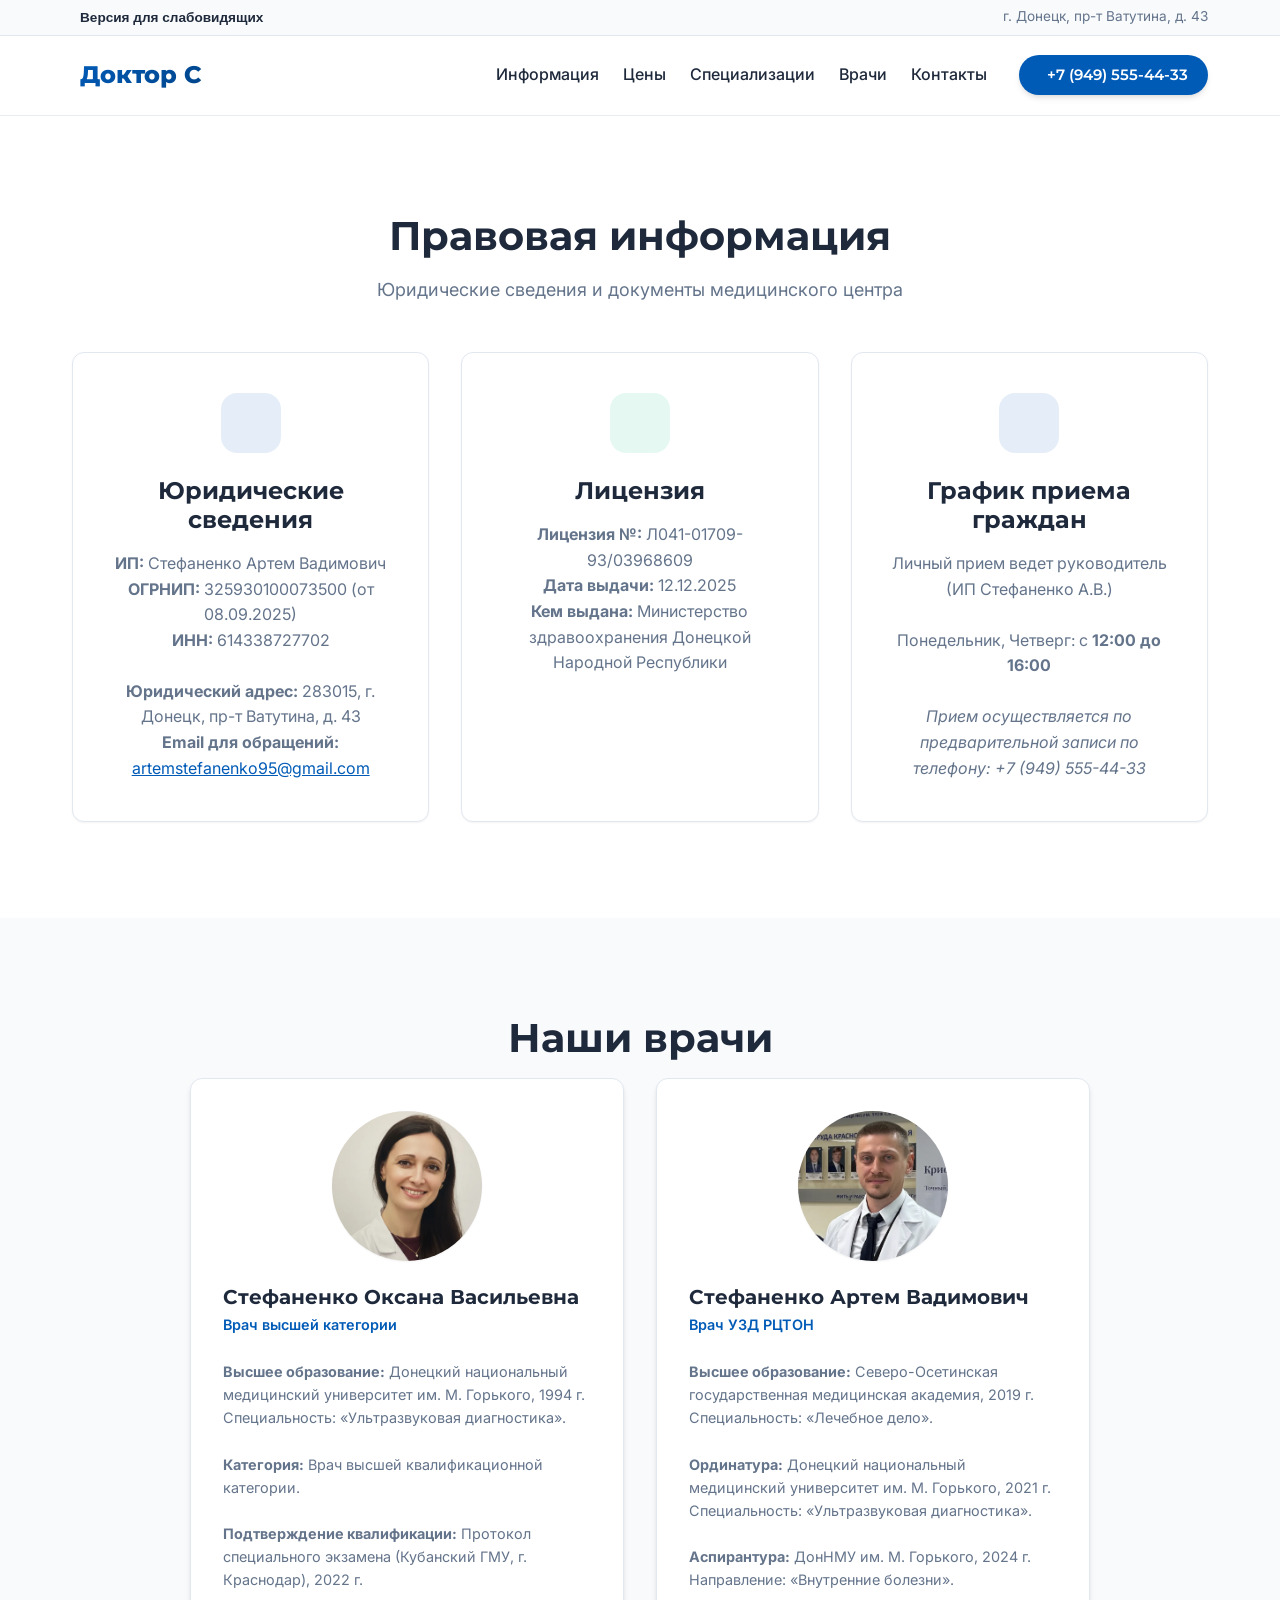
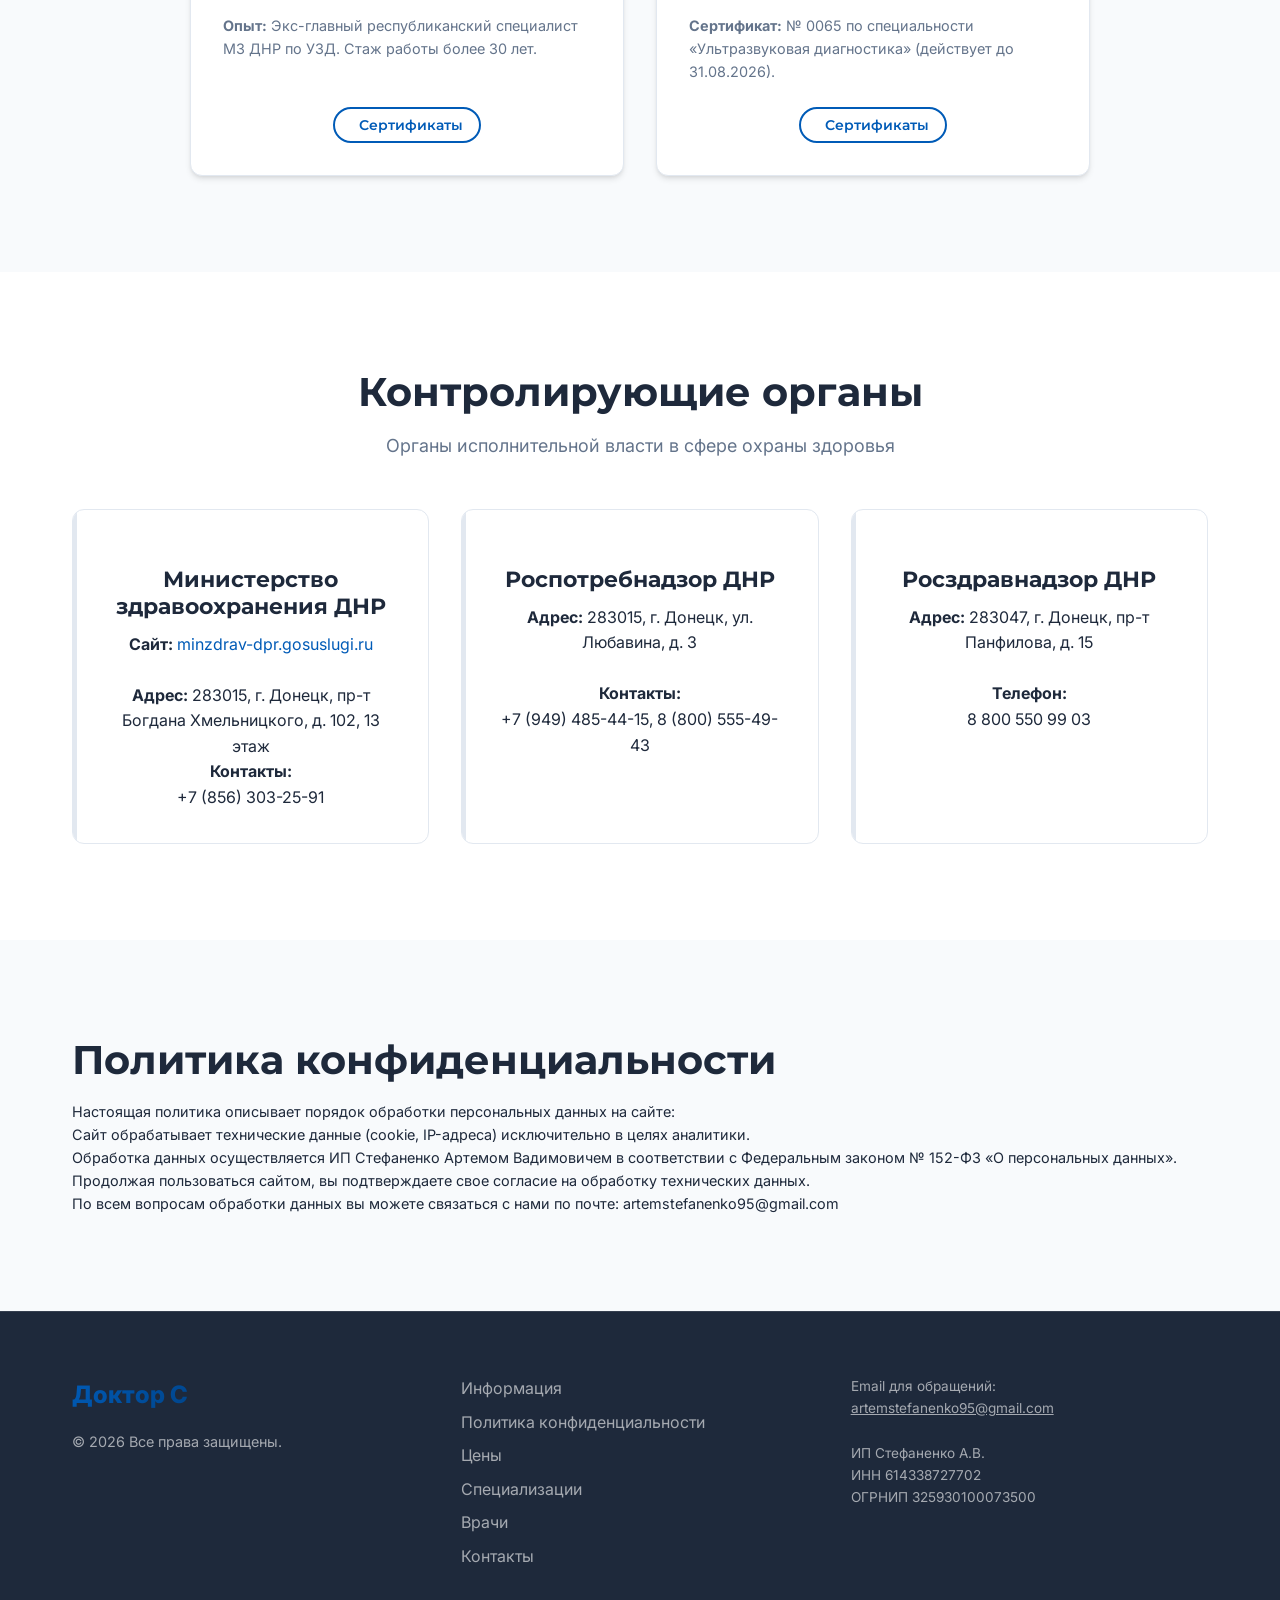
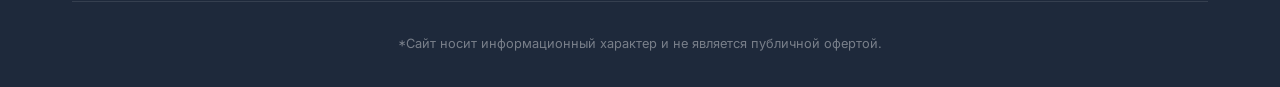
==== commit 1fd27d7c: "Add files via upload" ====
--- a/info.html
+++ b/info.html
@@ -23,7 +23,7 @@
     <script src="https://unpkg.com/@phosphor-icons/web"></script>
 
     <!-- CSS -->
-    <link rel="stylesheet" href="styles.css?v=17">
+    <link rel="stylesheet" href="styles.css?v=21">
 </head>
 
 <body>
@@ -105,7 +105,7 @@
                         <h3 class="card-title">График приема граждан</h3>
                         <p class="card-text">
                             Личный прием ведет руководитель (ИП Стефаненко А.В.)<br><br>
-                            Понедельник — Суббота: с <strong>08:00 до 18:00</strong><br><br>
+                            Понедельник, Четверг: с <strong>12:00 до 16:00</strong><br><br>
                             <em>Прием осуществляется по предварительной записи по телефону: +7 (949) 555-44-33</em>
                         </p>
                     </div>
@@ -127,7 +127,14 @@
                         <div class="doctor-info">
                             <h3 class="doctor-name">Стефаненко Оксана Васильевна</h3>
                             <div class="doctor-title">Врач высшей категории</div>
-                            <p class="doctor-bio mt-2">Информация об образовании и квалификации будет добавлена позже.
+                            <p class="doctor-bio mt-2" style="font-size: 0.9rem; text-align: left;">
+                                <strong>Высшее образование:</strong> Донецкий национальный медицинский университет им.
+                                М. Горького, 1994 г.<br>Специальность: «Ультразвуковая диагностика».<br><br>
+                                <strong>Категория:</strong> Врач высшей квалификационной категории.<br><br>
+                                <strong>Подтверждение квалификации:</strong> Протокол специального экзамена (Кубанский
+                                ГМУ, г. Краснодар), 2022 г.<br><br>
+                                <strong>Опыт:</strong> Экс-главный республиканский специалист МЗ ДНР по УЗД. Стаж работы
+                                более 30 лет.
                             </p>
                             <button class="btn btn-outline cert-btn" data-doctor="oks">
                                 <i class="ph ph-certificate"></i> Сертификаты
@@ -255,7 +262,28 @@
         </div>
     </footer>
 
-    <script src="script.js?v=17"></script>
+    <!-- Certificates Lightbox -->
+    <div id="cert-lightbox" class="lightbox-overlay" style="display: none;">
+        <button class="lightbox-close" aria-label="Close Lightbox">
+            <i class="ph ph-x"></i>
+        </button>
+        <div class="lightbox-content">
+            <button class="lightbox-prev" aria-label="Previous image">
+                <i class="ph ph-caret-left"></i>
+            </button>
+            <div class="lightbox-image-container">
+                <img id="lightbox-img" src="" alt="Сертификат" />
+                <div class="lightbox-counter">
+                    <span id="lightbox-current">1</span> / <span id="lightbox-total">13</span>
+                </div>
+            </div>
+            <button class="lightbox-next" aria-label="Next image">
+                <i class="ph ph-caret-right"></i>
+            </button>
+        </div>
+    </div>
+
+    <script src="script.js?v=20"></script>
 </body>
 
 </html>
--- a/styles.css
+++ b/styles.css
@@ -935,6 +935,7 @@
     height: 100%;
     border-radius: 50%;
     object-fit: cover;
+    object-position: top center;
     box-shadow: var(--shadow-sm);
     display: block;
 }
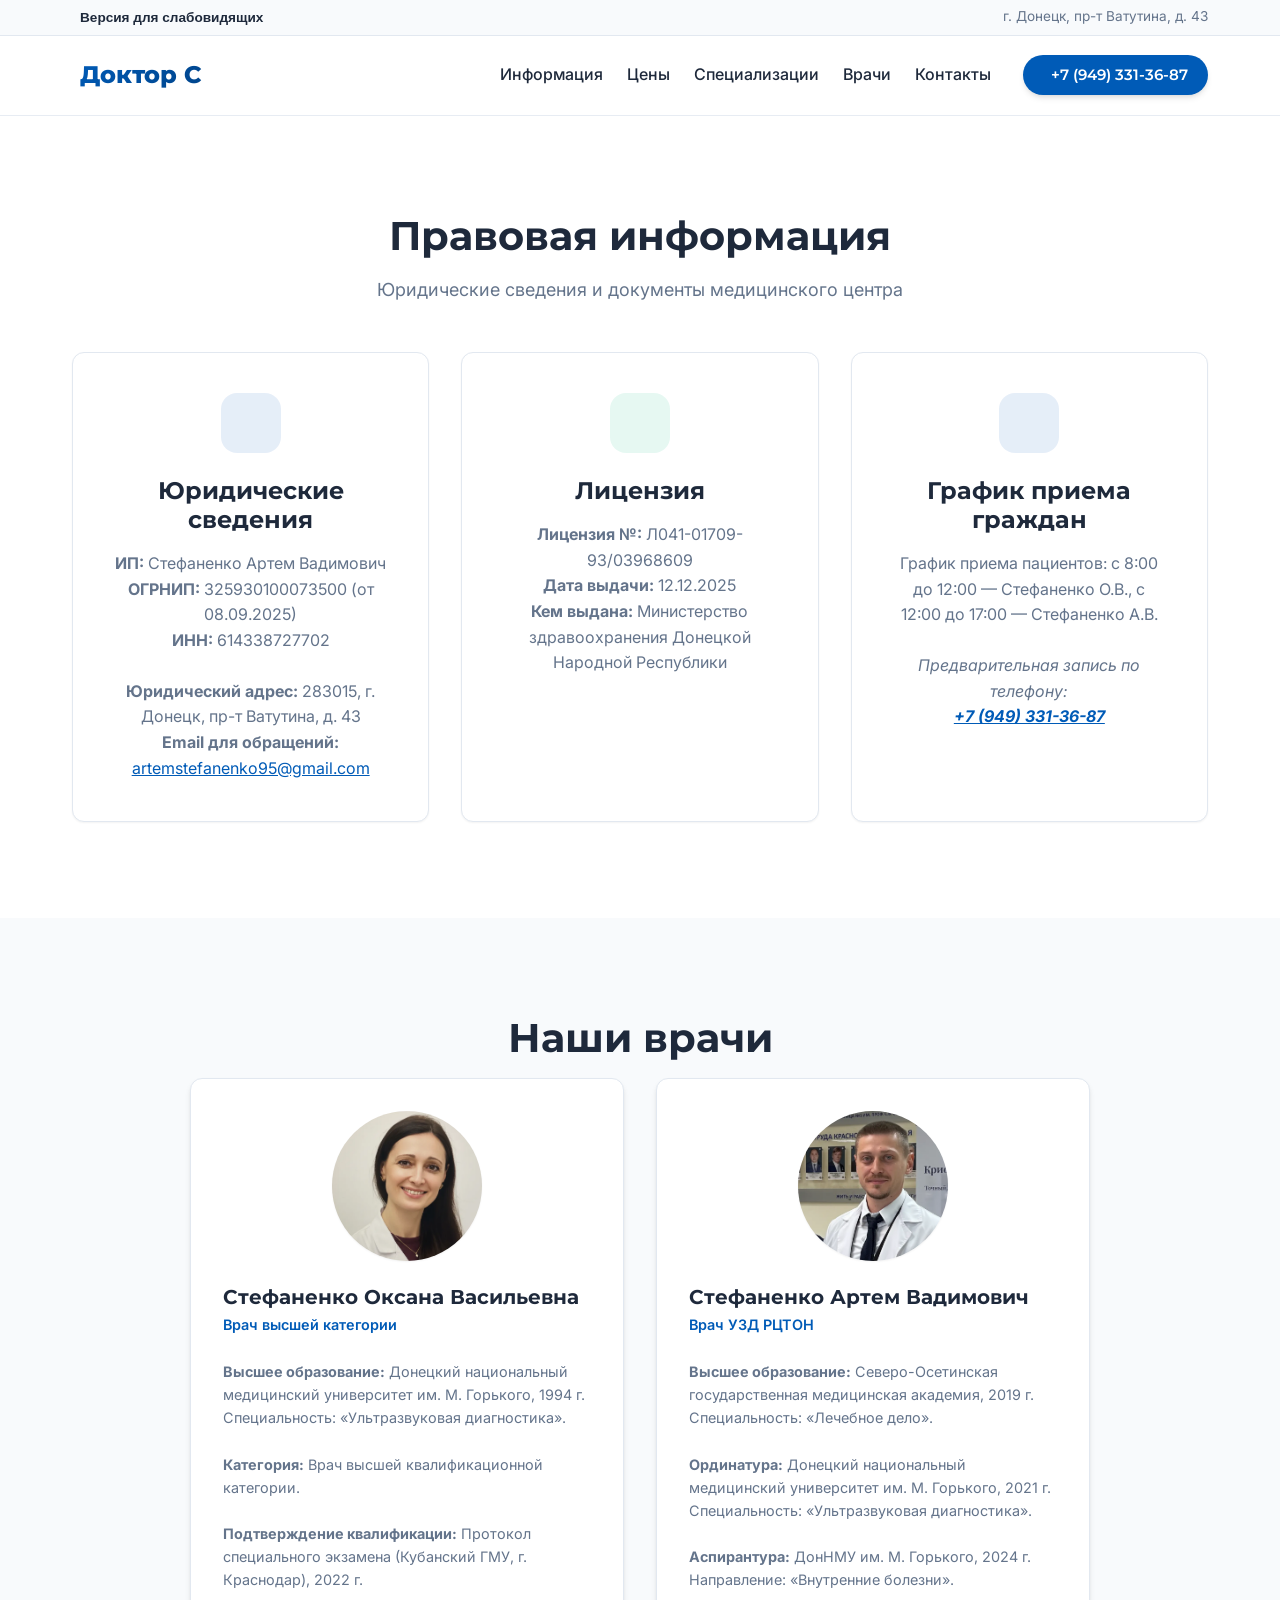
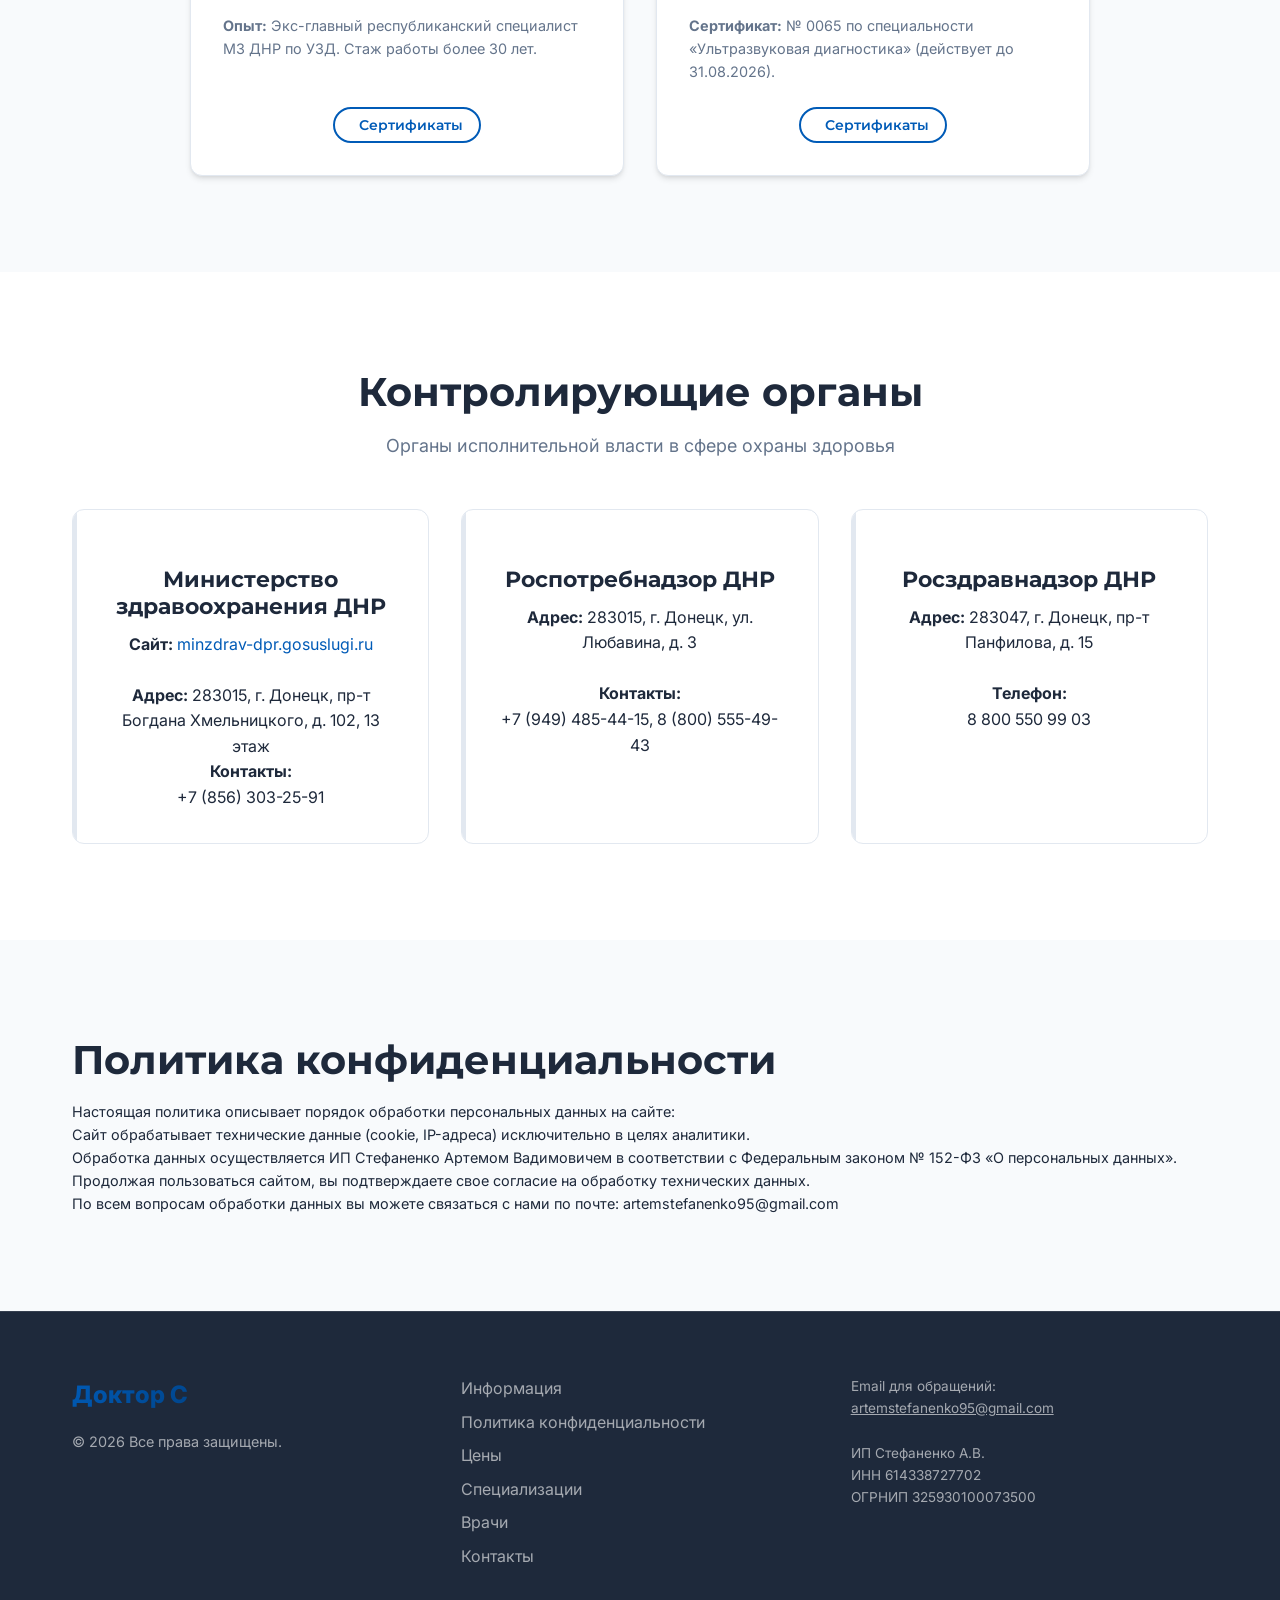
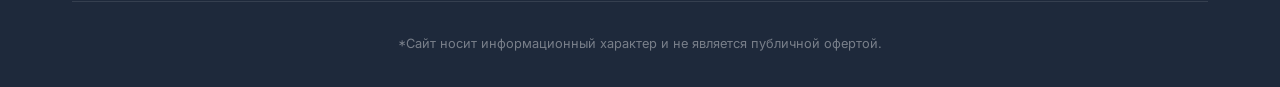
==== commit 8af12971: "Initial commit" ====
--- a/info.html
+++ b/info.html
@@ -62,9 +62,9 @@
                     <li><a href="index.html#doctors" class="nav-link">Врачи</a></li>
                     <li><a href="index.html#contacts" class="nav-link">Контакты</a></li>
                 </ul>
-                <a href="tel:+79495554433" class="btn btn-primary header-btn">
+                <a href="tel:+79493313687" class="btn btn-primary header-btn">
                     <i class="ph ph-phone"></i>
-                    +7 (949) 555-44-33
+                    +7 (949) 331-36-87
                 </a>
             </nav>
         </div>
@@ -104,9 +104,11 @@
                         <div class="icon-wrapper primary"><i class="ph ph-clock-user"></i></div>
                         <h3 class="card-title">График приема граждан</h3>
                         <p class="card-text">
-                            Личный прием ведет руководитель (ИП Стефаненко А.В.)<br><br>
-                            Понедельник, Четверг: с <strong>12:00 до 16:00</strong><br><br>
-                            <em>Прием осуществляется по предварительной записи по телефону: +7 (949) 555-44-33</em>
+                            График приема пациентов: с 8:00 до 12:00 — Стефаненко О.В., с 12:00 до 17:00 — Стефаненко
+                            А.В.<br><br>
+                            <em>Предварительная запись по телефону:<br><a href="tel:+79493313687"
+                                    style="font-weight: bold; text-decoration: underline; color: var(--primary);">+7
+                                    (949) 331-36-87</a></em>
                         </p>
                     </div>
                 </div>
@@ -283,7 +285,7 @@
         </div>
     </div>
 
-    <script src="script.js?v=20"></script>
+    <script src="script.js?v=26"></script>
 </body>
 
 </html>
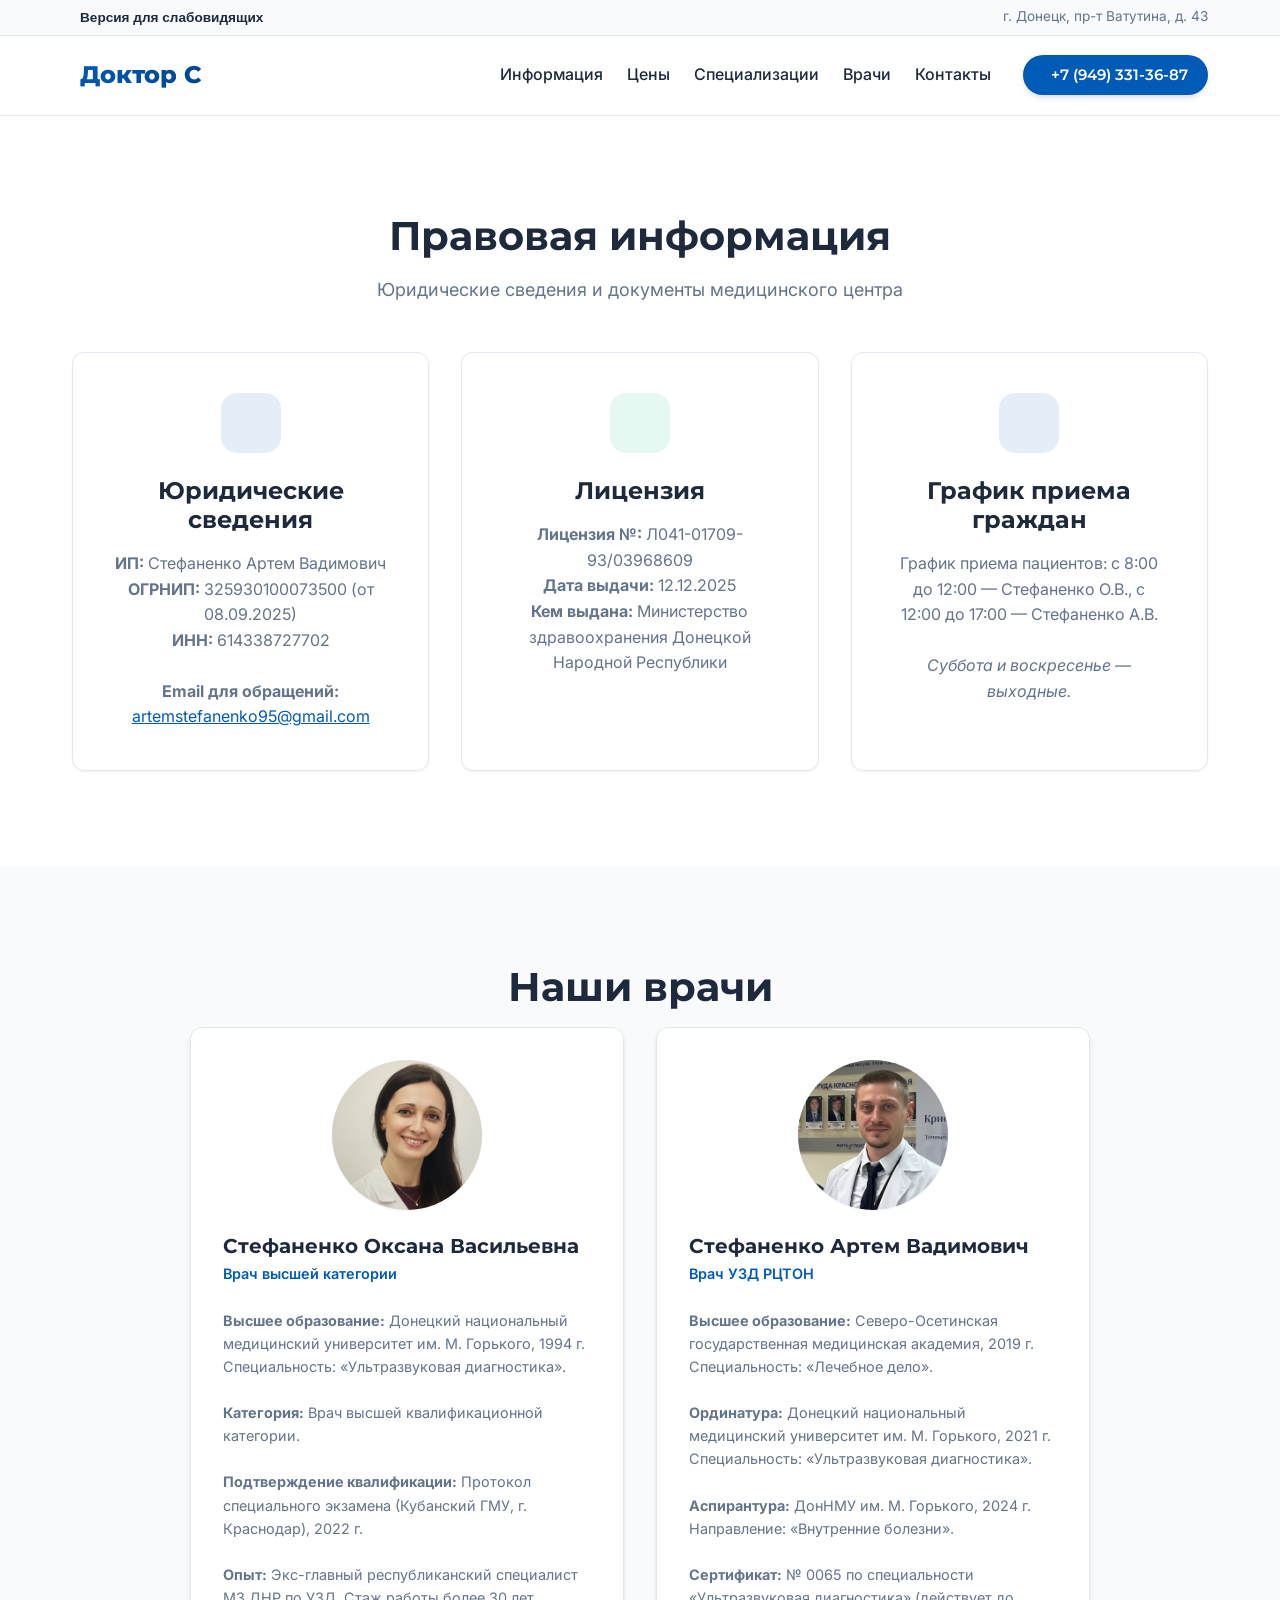
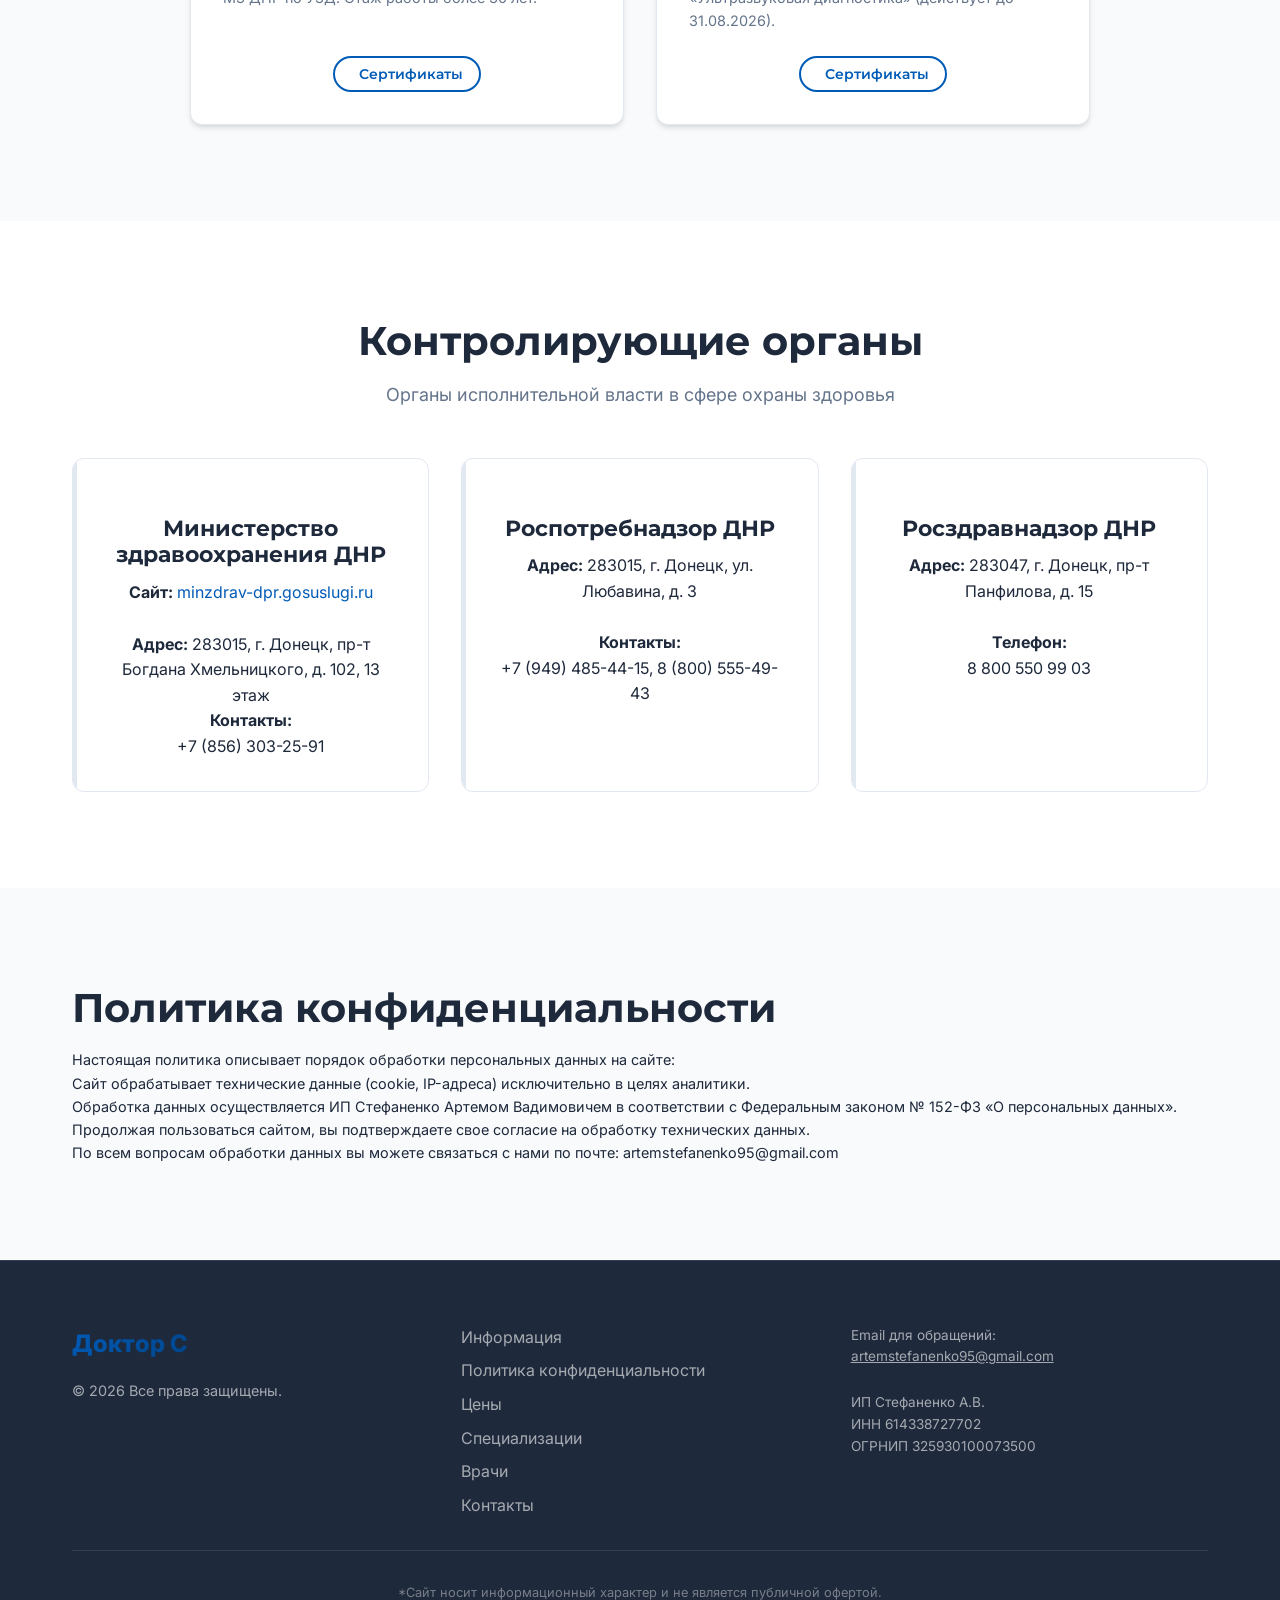
==== commit 15e73aed: "Add files via upload" ====
--- a/info.html
+++ b/info.html
@@ -86,7 +86,6 @@
                             <strong>ИП:</strong> Стефаненко Артем Вадимович<br>
                             <strong>ОГРНИП:</strong> 325930100073500 (от 08.09.2025)<br>
                             <strong>ИНН:</strong> 614338727702<br><br>
-                            <strong>Юридический адрес:</strong> 283015, г. Донецк, пр-т Ватутина, д. 43<br>
                             <strong>Email для обращений:</strong> <a href="mailto:artemstefanenko95@gmail.com"
                                 style="color: var(--primary); text-decoration: underline;">artemstefanenko95@gmail.com</a>
                         </p>
@@ -106,9 +105,7 @@
                         <p class="card-text">
                             График приема пациентов: с 8:00 до 12:00 — Стефаненко О.В., с 12:00 до 17:00 — Стефаненко
                             А.В.<br><br>
-                            <em>Предварительная запись по телефону:<br><a href="tel:+79493313687"
-                                    style="font-weight: bold; text-decoration: underline; color: var(--primary);">+7
-                                    (949) 331-36-87</a></em>
+                            <em>Суббота и воскресенье — выходные.</em>
                         </p>
                     </div>
                 </div>
--- a/styles.css
+++ b/styles.css
@@ -869,18 +869,28 @@
     display: flex;
     justify-content: space-between;
     align-items: center;
+    width: 100%;
     padding: 0.5rem 0;
     border-bottom: 1px dashed var(--border-color);
 }
 
 .price-list li:last-child {
     border-bottom: none;
+}
+
+.service-code {
+    font-size: 0.85rem;
+    color: var(--text-muted);
+    flex: 0 0 110px;
+    padding-right: 0.5rem;
+    text-align: left;
 }
 
 .service-name {
     font-size: 0.95rem;
     color: var(--text-main);
-    flex: 1;
+    flex-grow: 1;
+    text-align: left;
     padding-right: 1rem;
 }
 
@@ -892,6 +902,7 @@
     padding: 0.25rem 0.75rem;
     border-radius: 50px;
     white-space: nowrap;
+    margin-left: auto;
 }
 
 /* =========================================
